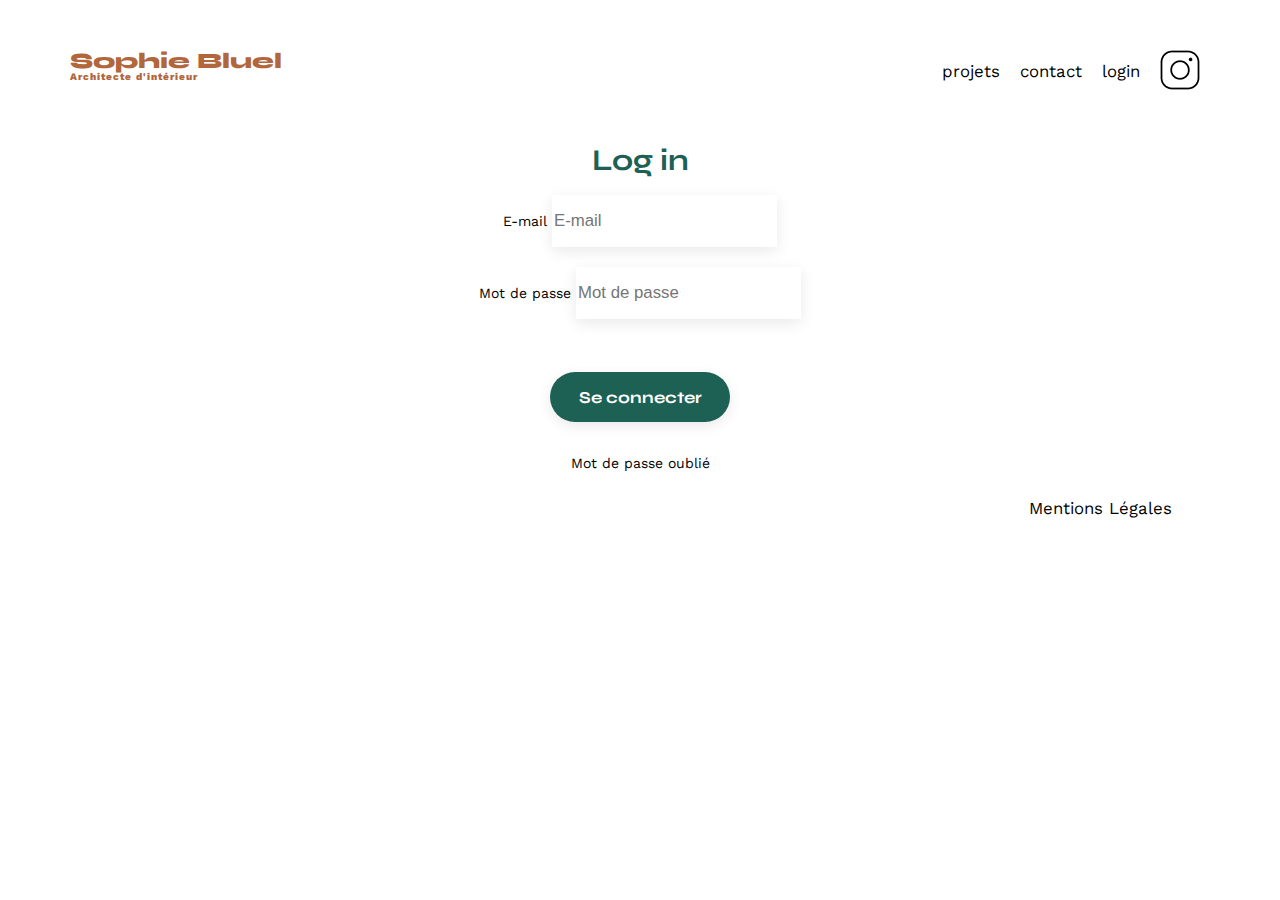
==== FrontEnd/login.html @ 13e8ed58 "COmmit-end-day30012023" ====
<!DOCTYPE html>
<html lang="fr">

<head>
    <meta charset="UTF-8">
    <title>Sophie Bluel - Architecte d'intérieur</title>
    <meta name="viewport" content="width=device-width, initial-scale=1.0">
    <link rel="preconnect" href="https://fonts.googleapis.com">
    <link rel="preconnect" href="https://fonts.gstatic.com" crossorigin>
    <link href="https://fonts.googleapis.com/css2?family=Syne:wght@700;800&family=Work+Sans&display=swap"
        rel="stylesheet">
    <meta name="description" content="">
    <link rel="stylesheet" href="./assets/style.css">
    <script type="module" src="./js/main.js"></script>
</head>

<body>
    <header>
        <h1>Sophie Bluel <span>Architecte d'intérieur</span></h1>
        <nav>
            <ul>
                <li>
                    <a href="#projets">projets</a>
                </li>
                <li>
                    <a href="#contact">contact</a>
                </li>
                <li>
                    <a href="#login">login</a>
                </li>
                <li>
                    <a href="http://instagram.com" target="_blank">
                        <img src="./assets/icons/instagram.png" alt="Instagram">
                    </a>
                </li>
            </ul>
        </nav>
    </header>
    <main>
        <section id="pass">
            <h2>Log in</h2>
            <form>
                <div>
                    <div class="log">
                        <label for="email">E-mail</label>
                        <input type="email" name="email" id="email" maxlength="255" placeholder="E-mail">
                    </div>
                    <div class="log">
                        <label for="password">Mot de passe</label>
                        <input type="password" name="password" id="password" maxlength="60" placeholder="Mot de passe">
                    </div>
                    <input type="submit" value="Se connecter">
                    <div>
                        <a class="forgot-password" href="#">Mot de passe oublié</a>
                    </div>
            </form>
        </section>
    </main>

    <footer>
        <nav>
            <ul>
                <li>Mentions Légales</li>
            </ul>
        </nav>
    </footer>
</body>

</html>
---- FrontEnd/assets/style.css ----
/* http://meyerweb.com/eric/tools/css/reset/
   v2.0 | 20110126
   License: none (public domain)
*/

html,
body,
div,
span,
applet,
object,
iframe,
h1,
h2,
h3,
h4,
h5,
h6,
p,
blockquote,
pre,
a,
abbr,
acronym,
address,
big,
cite,
code,
del,
dfn,
em,
img,
ins,
kbd,
q,
s,
samp,
small,
strike,
strong,
sub,
sup,
tt,
var,
b,
u,
i,
center,
dl,
dt,
dd,
ol,
ul,
li,
fieldset,
form,
label,
legend,
table,
caption,
tbody,
tfoot,
thead,
tr,
th,
td,
article,
aside,
canvas,
details,
embed,
figure,
figcaption,
footer,
header,
hgroup,
menu,
nav,
output,
ruby,
section,
summary,
time,
mark,
audio,
video {
	margin: 0;
	padding: 0;
	border: 0;
	font-size: 100%;
	font: inherit;
	vertical-align: baseline;
}

a {
	text-decoration: none;
	color: #000000;
}

/* HTML5 display-role reset for older browsers */
article,
aside,
details,
figcaption,
figure,
footer,
header,
hgroup,
menu,
nav,
section {
	display: block;
}

body {
	line-height: 1;
}

ol,
ul {
	list-style: none;
}

blockquote,
q {
	quotes: none;
}

blockquote:before,
blockquote:after,
q:before,
q:after {
	content: '';
	content: none;
}

table {
	border-collapse: collapse;
	border-spacing: 0;
}

/** end reset css**/
body {
	max-width: 1140px;
	margin: auto;
	font-family: 'Work Sans';
	font-size: 14px;
}

header {
	display: flex;
	justify-content: space-between;
	margin: 50px 0
}

section {
	margin: 50px 0
}

h1 {
	display: flex;
	flex-direction: column;
	font-family: 'Syne';
	font-size: 22px;
	font-weight: 800;
	color: #B1663C
}

h1>span {
	font-family: 'Work Sans';
	font-size: 10px;
	letter-spacing: 0.1em;
	;
}

h2 {
	font-family: 'Syne';
	font-weight: 700;
	font-size: 30px;
	color: #1D6154
}

nav ul {
	display: flex;
	align-items: center;
	list-style-type: none;

}

nav li {
	padding: 0 10px;
	font-size: 1.2em;
}

li:hover {
	color: #B1663C;
	font-weight: 700;
}

a {
	text-decoration: none;
	color: #000000;
}

#introduction {
	display: flex;
	align-items: center;
}

#introduction figure {
	flex: 1
}

#introduction img {
	display: block;
	margin: auto;
	width: 80%;
}

#introduction article {
	flex: 1
}

#introduction h2 {
	margin-bottom: 1em;
}

#introduction p {
	margin-bottom: 0.5em;
}

#portfolio h2 {
	text-align: center;
	margin-bottom: 1em;
}

.gallery {
	width: 100%;
	display: grid;
	grid-template-columns: 1fr 1fr 1fr;
	grid-column-gap: 20px;
	grid-row-gap: 20px;
}

.gallery img {
	width: 100%;

}

#contact,
#pass {
	width: 50%;
	margin: auto;
	border: white solid 2px;
}

#contact>*,
#pass>* {
	text-align: center;
}

#contact h2,
#pass h2 {
	margin-bottom: 20px;
}

#contact form {
	text-align: left;
	margin-top: 30px;
	display: flex;
	flex-direction: column;
}

pass form {
	text-align: left;
	margin-top: 30px;
	display: flex;
	flex-direction: column;
}

#contact input,
#pass input {
	height: 50px;
	font-size: 1.2em;
	border: none;
	box-shadow: 0px 4px 14px rgba(0, 0, 0, 0.09);
}

#contact label,
#pass label {
	margin: 2em 0 1em 0;
}

#contact textarea {
	border: none;
	box-shadow: 0px 4px 14px rgba(0, 0, 0, 0.09);
}

input[type="submit"] {
	font-family: 'Syne';
	font-weight: 700;
	color: white;
	background-color: #1D6154;
	margin: 2em auto;
	width: 180px;
	text-align: center;
	border-radius: 60px;
}

footer nav ul {
	display: flex;
	justify-content: flex-end;
	margin: 2em
}



.log {
	margin: 20px;
	display: flexbox;
	align-items: center;
	justify-content: space-around;

}
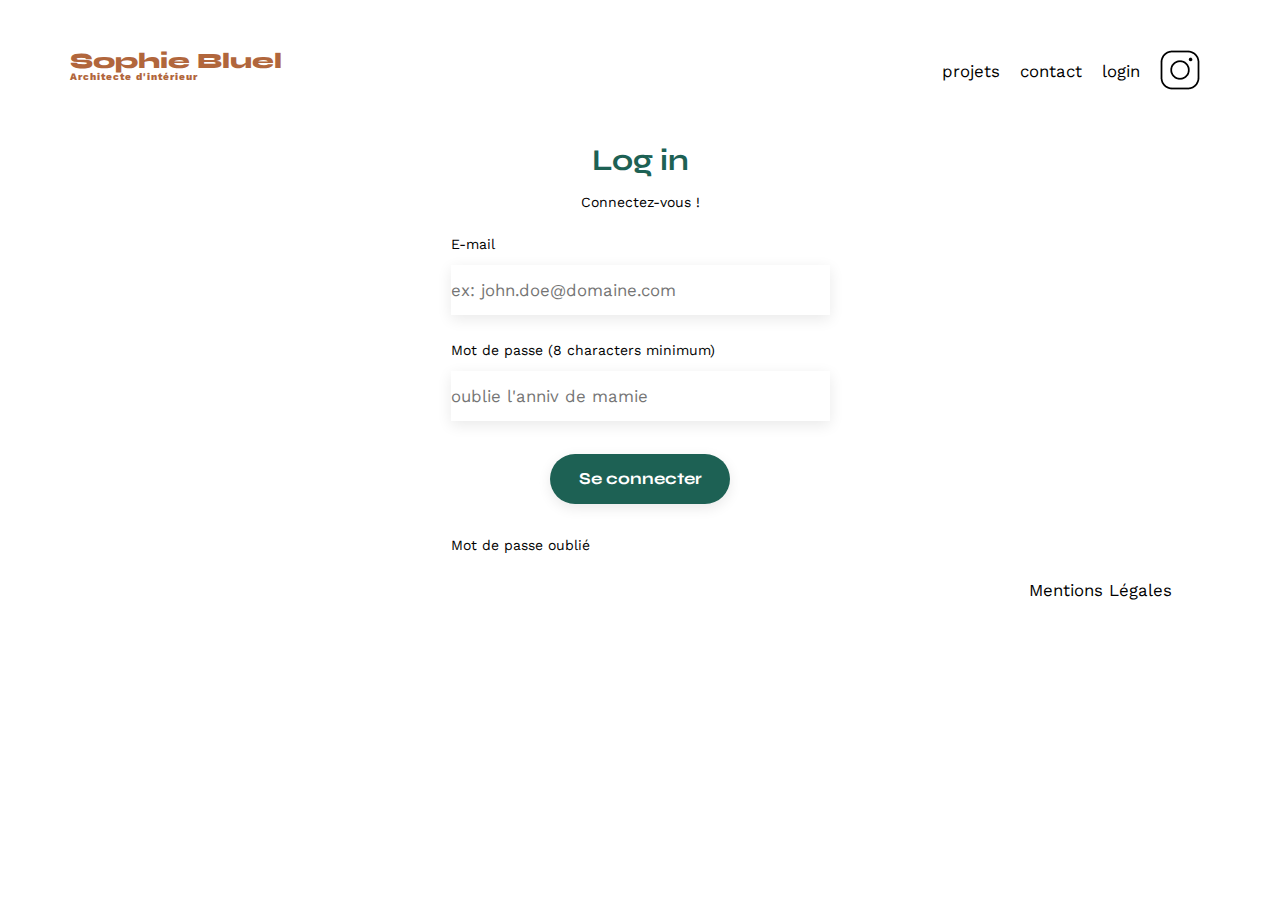
==== commit 099f5e69: "Page-login-av-JS" ====
--- a/FrontEnd/login.html
+++ b/FrontEnd/login.html
@@ -12,21 +12,22 @@
     <meta name="description" content="">
     <link rel="stylesheet" href="./assets/style.css">
     <script type="module" src="./js/main.js"></script>
+    <script type="module" src="./js/login.js"></script>
 </head>
 
 <body>
     <header>
-        <h1>Sophie Bluel <span>Architecte d'intérieur</span></h1>
+        <h1>Sophie Bluel<span>Architecte d'intérieur</span></h1>
         <nav>
             <ul>
                 <li>
                     <a href="#projets">projets</a>
                 </li>
                 <li>
-                    <a href="#contact">contact</a>
+                    <a href="index.html">contact</a>
                 </li>
                 <li>
-                    <a href="#login">login</a>
+                    <a href="login.html">login</a>
                 </li>
                 <li>
                     <a href="http://instagram.com" target="_blank">
@@ -39,20 +40,17 @@
     <main>
         <section id="pass">
             <h2>Log in</h2>
-            <form>
-                <div>
-                    <div class="log">
-                        <label for="email">E-mail</label>
-                        <input type="email" name="email" id="email" maxlength="255" placeholder="E-mail">
-                    </div>
-                    <div class="log">
-                        <label for="password">Mot de passe</label>
-                        <input type="password" name="password" id="password" maxlength="60" placeholder="Mot de passe">
-                    </div>
-                    <input type="submit" value="Se connecter">
-                    <div>
-                        <a class="forgot-password" href="#">Mot de passe oublié</a>
-                    </div>
+            <p>Connectez-vous !</p>
+            <form action="#" method="post">
+                <label for="mail">E-mail</label>
+                <input id="email" type="email" required name="email" id="email" maxlength="255"
+                    placeholder="ex: john.doe@domaine.com">
+                <label for="password">Mot de passe (8 characters minimum)</label>
+                <input id="password" type="password" required name="password" id="password" minlength="8" maxlength="60"
+                    autocomplete="current-password" placeholder="oublie l'anniv de mamie">
+                <input id="connect" type="submit" value="Se connecter">
+
+                <a class="forgotpassword" href="#">Mot de passe oublié</a>
             </form>
         </section>
     </main>
--- a/FrontEnd/assets/style.css
+++ b/FrontEnd/assets/style.css
@@ -2,99 +2,14 @@
    v2.0 | 20110126
    License: none (public domain)
 */
-
-html,
-body,
-div,
-span,
-applet,
-object,
-iframe,
-h1,
-h2,
-h3,
-h4,
-h5,
-h6,
-p,
-blockquote,
-pre,
-a,
-abbr,
-acronym,
-address,
-big,
-cite,
-code,
-del,
-dfn,
-em,
-img,
-ins,
-kbd,
-q,
-s,
-samp,
-small,
-strike,
-strong,
-sub,
-sup,
-tt,
-var,
-b,
-u,
-i,
-center,
-dl,
-dt,
-dd,
-ol,
-ul,
-li,
-fieldset,
-form,
-label,
-legend,
-table,
-caption,
-tbody,
-tfoot,
-thead,
-tr,
-th,
-td,
-article,
-aside,
-canvas,
-details,
-embed,
-figure,
-figcaption,
-footer,
-header,
-hgroup,
-menu,
-nav,
-output,
-ruby,
-section,
-summary,
-time,
-mark,
-audio,
-video {
+/* générale*/
+* {
 	margin: 0;
 	padding: 0;
 	border: 0;
 	font-size: 100%;
 	font: inherit;
 	vertical-align: baseline;
-}
-
-a {
-	text-decoration: none;
-	color: #000000;
 }
 
 /* HTML5 display-role reset for older browsers */
@@ -140,6 +55,7 @@
 }
 
 /** end reset css**/
+
 body {
 	max-width: 1140px;
 	margin: auto;
@@ -180,6 +96,12 @@
 	color: #1D6154
 }
 
+a {
+	text-decoration: none;
+	color: #000000;
+}
+
+/* barre navigation */
 nav ul {
 	display: flex;
 	align-items: center;
@@ -197,14 +119,12 @@
 	font-weight: 700;
 }
 
-a {
-	text-decoration: none;
-	color: #000000;
-}
-
+/* Presentation */
 #introduction {
 	display: flex;
 	align-items: center;
+	margin-top: 200px;
+	margin-bottom: 200px;
 }
 
 #introduction figure {
@@ -229,6 +149,7 @@
 	margin-bottom: 0.5em;
 }
 
+/* Portfolio*/
 #portfolio h2 {
 	text-align: center;
 	margin-bottom: 1em;
@@ -247,6 +168,7 @@
 
 }
 
+/* formulaires */
 #contact,
 #pass {
 	width: 50%;
@@ -264,14 +186,8 @@
 	margin-bottom: 20px;
 }
 
-#contact form {
-	text-align: left;
-	margin-top: 30px;
-	display: flex;
-	flex-direction: column;
-}
-
-pass form {
+#contact form,
+#pass form {
 	text-align: left;
 	margin-top: 30px;
 	display: flex;
@@ -286,6 +202,11 @@
 	box-shadow: 0px 4px 14px rgba(0, 0, 0, 0.09);
 }
 
+#pass form {
+	margin: auto;
+	width: 379px;
+}
+
 #contact label,
 #pass label {
 	margin: 2em 0 1em 0;
@@ -305,20 +226,45 @@
 	width: 180px;
 	text-align: center;
 	border-radius: 60px;
-}
-
+	height: 50px;
+}
+
+input[type="submit"]:hover {
+	color: white;
+	background-color: #0E2F28;
+}
+
+/* Filtres */
+.filtres {
+	text-align: center;
+}
+
+input[type="button"] {
+	font-family: 'Syne';
+	font-weight: 700;
+	color: #1D6154;
+	background-color: #ffffff;
+	margin: 2em auto;
+	width: 180px;
+	height: 50px;
+	text-align: center;
+	border-radius: 60px;
+	border: #1D6154 solid 2px;
+}
+
+input[type="button"]:hover {
+	background-color: #1D6154;
+	color: white;
+}
+
+input[type="button"]:focus {
+	color: #fff;
+	background-color: #1D6154;
+}
+
+/* footer */
 footer nav ul {
 	display: flex;
 	justify-content: flex-end;
 	margin: 2em
-}
-
-
-
-.log {
-	margin: 20px;
-	display: flexbox;
-	align-items: center;
-	justify-content: space-around;
-
 }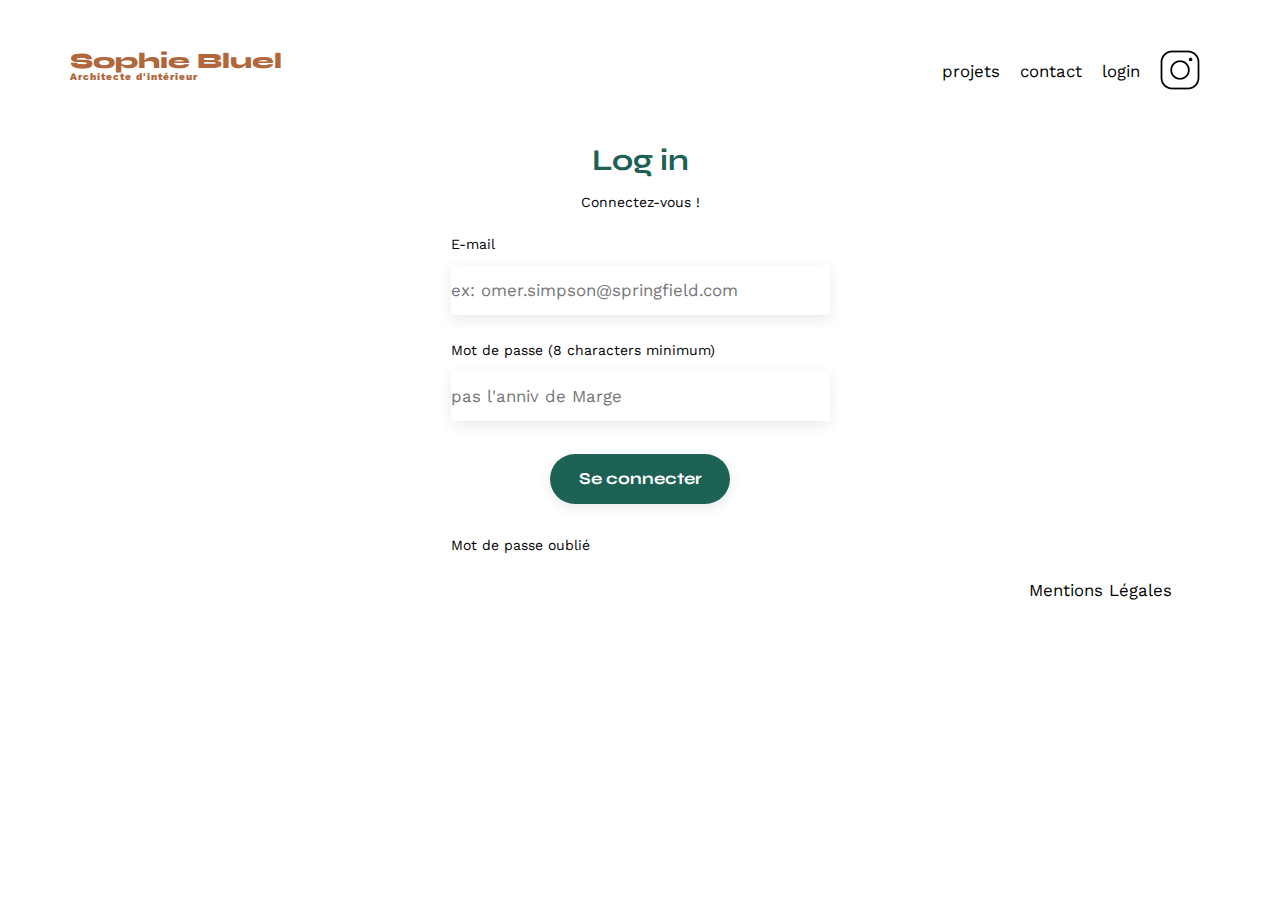
==== commit c3a20239: "Synchro-page-login-av-token" ====
--- a/FrontEnd/login.html
+++ b/FrontEnd/login.html
@@ -1,67 +1,81 @@
 <!DOCTYPE html>
 <html lang="fr">
-
-<head>
-    <meta charset="UTF-8">
+  <head>
+    <meta charset="UTF-8" />
     <title>Sophie Bluel - Architecte d'intérieur</title>
-    <meta name="viewport" content="width=device-width, initial-scale=1.0">
-    <link rel="preconnect" href="https://fonts.googleapis.com">
-    <link rel="preconnect" href="https://fonts.gstatic.com" crossorigin>
-    <link href="https://fonts.googleapis.com/css2?family=Syne:wght@700;800&family=Work+Sans&display=swap"
-        rel="stylesheet">
-    <meta name="description" content="">
-    <link rel="stylesheet" href="./assets/style.css">
+    <meta name="viewport" content="width=device-width, initial-scale=1.0" />
+    <link rel="preconnect" href="https://fonts.googleapis.com" />
+    <link rel="preconnect" href="https://fonts.gstatic.com" crossorigin />
+    <link
+      href="https://fonts.googleapis.com/css2?family=Syne:wght@700;800&family=Work+Sans&display=swap"
+      rel="stylesheet"
+    />
+    <meta name="description" content="" />
+    <link rel="stylesheet" href="./assets/style.css" />
     <script type="module" src="./js/main.js"></script>
     <script type="module" src="./js/login.js"></script>
-</head>
+  </head>
 
-<body>
+  <body>
     <header>
-        <h1>Sophie Bluel<span>Architecte d'intérieur</span></h1>
-        <nav>
-            <ul>
-                <li>
-                    <a href="#projets">projets</a>
-                </li>
-                <li>
-                    <a href="index.html">contact</a>
-                </li>
-                <li>
-                    <a href="login.html">login</a>
-                </li>
-                <li>
-                    <a href="http://instagram.com" target="_blank">
-                        <img src="./assets/icons/instagram.png" alt="Instagram">
-                    </a>
-                </li>
-            </ul>
-        </nav>
+      <h1>Sophie Bluel<span>Architecte d'intérieur</span></h1>
+      <nav>
+        <ul>
+          <li>
+            <a href="#projets">projets</a>
+          </li>
+          <li>
+            <a href="index.html">contact</a>
+          </li>
+          <li>
+            <a href="login.html">login</a>
+          </li>
+          <li>
+            <a href="http://instagram.com" target="_blank">
+              <img src="./assets/icons/instagram.png" alt="Instagram" />
+            </a>
+          </li>
+        </ul>
+      </nav>
     </header>
     <main>
-        <section id="pass">
-            <h2>Log in</h2>
-            <p>Connectez-vous !</p>
-            <form action="#" method="post">
-                <label for="mail">E-mail</label>
-                <input id="email" type="email" required name="email" id="email" maxlength="255"
-                    placeholder="ex: john.doe@domaine.com">
-                <label for="password">Mot de passe (8 characters minimum)</label>
-                <input id="password" type="password" required name="password" id="password" minlength="8" maxlength="60"
-                    autocomplete="current-password" placeholder="oublie l'anniv de mamie">
-                <input id="connect" type="submit" value="Se connecter">
+      <section id="pass">
+        <h2>Log in</h2>
+        <p>Connectez-vous !</p>
+        <form id="loginForm" action="#" method="post">
+          <label for="mail">E-mail</label>
+          <input
+            id="email"
+            type="email"
+            name="email"
+            id="email"
+            maxlength="128"
+            placeholder="ex: omer.simpson@springfield.com"
+          />
+          <label for="password">Mot de passe (8 characters minimum)</label>
+          <input
+            id="password"
+            type="password"
+            name="password"
+            id="password"
+            minlength="5"
+            maxlength="64"
+            autocomplete="current-password"
+            placeholder="pas l'anniv de Marge"
+          />
+          <input id="connect" type="submit" value="Se connecter" />
 
-                <a class="forgotpassword" href="#">Mot de passe oublié</a>
-            </form>
-        </section>
+          <a class="forgotpassword" href="#">Mot de passe oublié</a>
+        </form>
+      </section>
     </main>
 
     <footer>
-        <nav>
-            <ul>
-                <li>Mentions Légales</li>
-            </ul>
-        </nav>
+      <nav>
+        <ul>
+          <li>Mentions Légales</li>
+        </ul>
+      </nav>
     </footer>
-</body>
-
-</html>+  </body>
+</html>
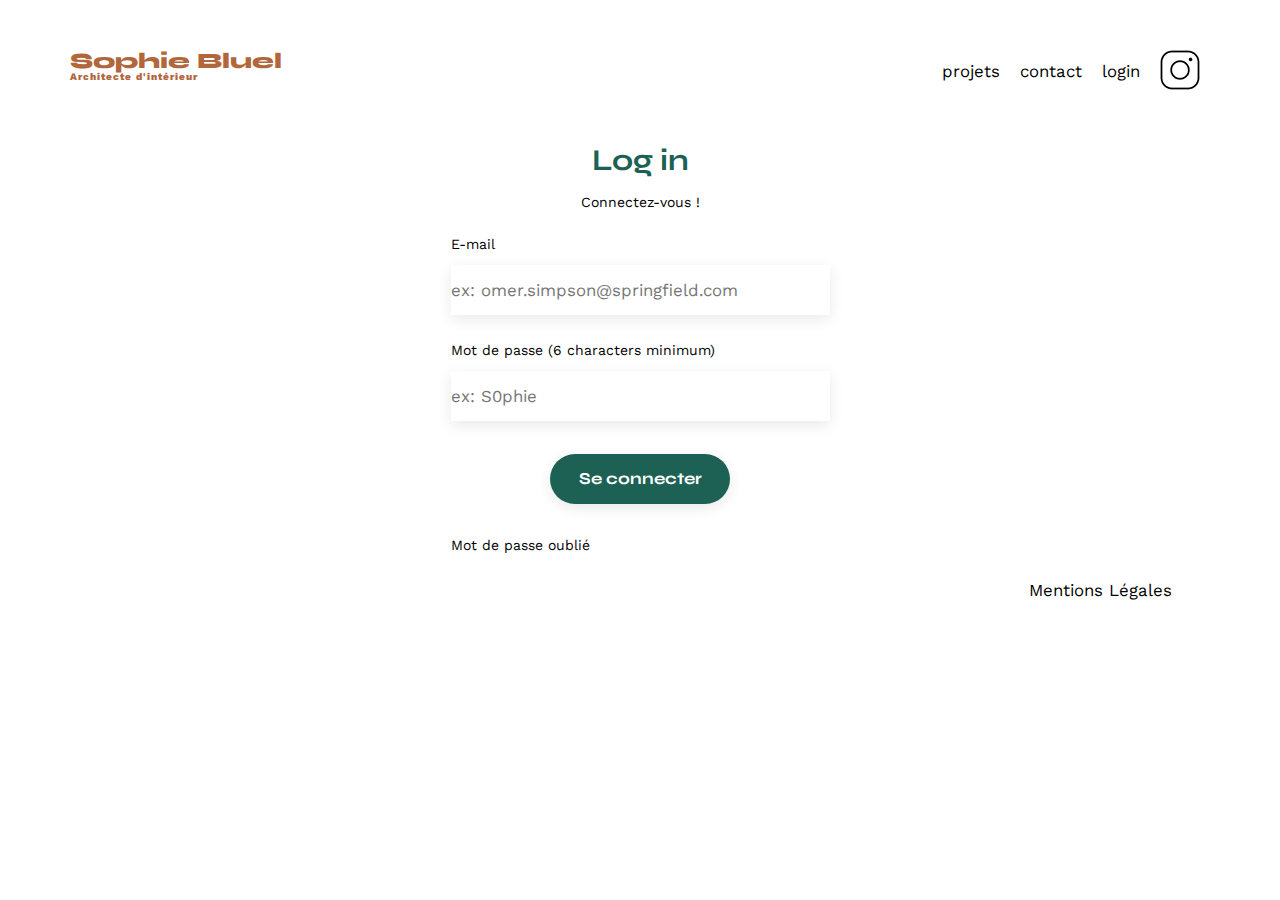
==== commit e7f6ceca: "Fenetre-modale-first" ====
--- a/FrontEnd/login.html
+++ b/FrontEnd/login.html
@@ -44,6 +44,7 @@
         <p>Connectez-vous !</p>
         <form id="loginForm" action="#" method="post">
           <label for="mail">E-mail</label>
+          <!-- pensez à ajouter Required aux input-->
           <input
             id="email"
             type="email"
@@ -52,16 +53,16 @@
             maxlength="128"
             placeholder="ex: omer.simpson@springfield.com"
           />
-          <label for="password">Mot de passe (8 characters minimum)</label>
+          <label for="password">Mot de passe (6 characters minimum)</label>
           <input
             id="password"
             type="password"
             name="password"
             id="password"
-            minlength="5"
+            minlength="6"
             maxlength="64"
             autocomplete="current-password"
-            placeholder="pas l'anniv de Marge"
+            placeholder="ex: S0phie"
           />
           <input id="connect" type="submit" value="Se connecter" />
 
--- a/FrontEnd/assets/style.css
+++ b/FrontEnd/assets/style.css
@@ -123,22 +123,26 @@
 #introduction {
 	display: flex;
 	align-items: center;
-	margin-top: 200px;
+	margin-top: 140px;
 	margin-bottom: 200px;
+	
 }
 
 #introduction figure {
-	flex: 1
+	flex: 1;
+	color: #000000;
 }
 
 #introduction img {
 	display: block;
 	margin: auto;
-	width: 80%;
+	width: 100%;
 }
 
 #introduction article {
-	flex: 1
+	flex: 1;
+	margin-left: 70px;
+	width: 100%;
 }
 
 #introduction h2 {
@@ -147,6 +151,11 @@
 
 #introduction p {
 	margin-bottom: 0.5em;
+}
+
+#modifierProjets, #modifierSophie {
+	font-weight: 400;
+	padding: 20px;
 }
 
 /* Portfolio*/
@@ -235,7 +244,7 @@
 }
 
 /* Filtres */
-.filtres {
+#filtres {
 	text-align: center;
 }
 
@@ -262,9 +271,192 @@
 	background-color: #1D6154;
 }
 
+#maskBarre {
+	background-color: #000000;
+	font-family: 'Work Sans';
+	font-style: normal;
+	font-weight: 400;
+	font-size: 16px;
+	line-height: 19px;
+	color: #000000;
+	text-align: center ;
+	display: flex;
+	align-items: center;
+	justify-content:center;
+}
+#maskBarre p, #maskBarre i{
+	color: #fff;
+	margin-left:10px;
+}
+
+#btnChange {
+	font-family: 'Work Sans';
+	font-weight: 500;
+	font-size: 14px;
+	line-height: 16px;
+	color: #000000;
+	background: #fff;
+	border: black solid 2px;
+	width: 215px;
+	height: 40px;
+	margin: 10px;
+}
+
 /* footer */
 footer nav ul {
 	display: flex;
 	justify-content: flex-end;
 	margin: 2em
-}+}
+
+/* CSS modale */
+/* général */
+* {
+	box-sizing: border-box;
+}
+
+/* gallerie modale*/
+.galleryModal {
+	width: 100%;
+	display: grid;
+	grid-template-columns: 1fr 1fr 1fr 1fr 1fr;
+	grid-column-gap: 10px;
+	grid-row-gap: 10px;
+	/*margin-top:  50px;
+	margin-bottom: 50px;*/
+	padding: 50px;
+}
+
+.galleryModal h1 {
+	font-family: 'Work Sans';
+}
+
+.galleryModal img {
+	width: 100%;
+
+}
+
+/* Line de séparation */
+.line {
+	width: auto;
+	height: 0px;
+	left: 510px;
+	top: 1229px;
+	border: 1px solid #B3B3B3;
+	margin: 50px;
+}
+
+/* bouton ajout photo*/
+.ajoutPhoto {
+	font-family: 'Syne';
+	font-weight: 700;
+	color: white;
+	background-color: #1D6154;
+	margin: 2em auto;
+	width: 180px;
+	text-align: center;
+	border-radius: 60px;
+	height: 50px;
+}
+
+.ajoutPhoto:hover {
+	background-color: #1D6154;
+	color: white;
+}
+
+/* suppression gallerie*/
+.supp {
+	color: red;
+	margin: 50px;
+	margin: 50px;
+}
+
+/* modale elle meme*/
+.modal {
+	position: fixed;
+	display: flex;
+	align-items:center ;
+	justify-content: center;
+	top: 0;
+	left: 0;
+	width: 100%;
+	height: 100%;
+	background: rgba(0, 0, 0, 0.3);
+	animation: fadeIn .3s both;
+}
+
+.modal-wrapper {
+	overflow: auto;
+	width: 630px;
+	/*height: auto;*/
+	max-width: calc(100vw - 20px);
+	max-height: calc(100vh - 20px);
+	padding: 20px;
+	background-color: #fff;
+	text-align: center;
+	border-radius: 10px;
+	animation: slideToBottom .3s both;
+}
+
+.modal-wrapper h1 {
+	font: work sans;
+	font-size: 26px;
+	font-weight: 400;
+	color: #000000;
+	margin-top: 60px;
+}
+
+.cross {
+	display: flex;
+	justify-content: flex-end;
+}
+
+/*.modal[aria-hidden="true"] {
+	animation-name: fadeout;
+}
+
+.modal[aria-hidden="true"],
+.modal-wrapper {
+	animation-name: slideToBottom;
+}
+
+/* animation CSS*/
+/*@keyframes fadeIn {
+	from {
+		opacity: 0;
+	}
+
+	to {
+		opacity: 1;
+	}
+}
+
+@keyframes slideFromTop {
+	from {
+		transform: translateY(-50px);
+	}
+
+	to {
+		transform: translateY(0px);
+	}
+}
+
+@keyframes fadeout {
+	from {
+		opacity: 1;
+	}
+
+	to {
+		opacity: 0;
+	}
+}
+
+@keyframes slideToBottom {
+	from {
+		transform: translateY(0px);
+	}
+
+	to {
+		transform: translateY(50px);
+	}
+}*/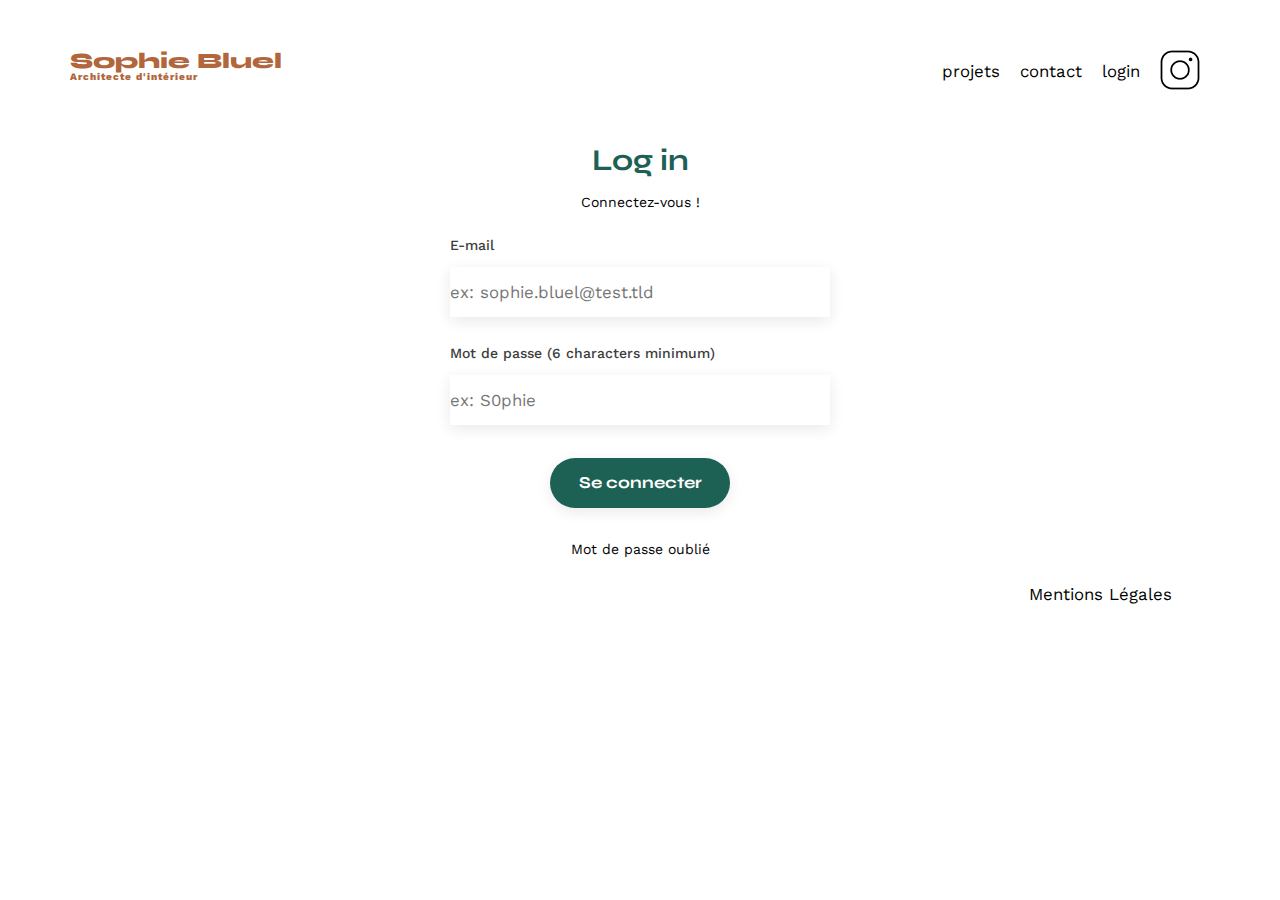
==== commit 1c5a9bd8: "MAJ-modals" ====
--- a/FrontEnd/login.html
+++ b/FrontEnd/login.html
@@ -22,16 +22,17 @@
       <nav>
         <ul>
           <li>
-            <a href="#projets">projets</a>
+            <a href="./index.html#portfolio">projets</a>
           </li>
           <li>
-            <a href="index.html">contact</a>
+            <a href="index.html#contact">contact</a>
           </li>
           <li>
             <a href="login.html">login</a>
           </li>
           <li>
-            <a href="http://instagram.com" target="_blank">
+            <a href="http://instagram.com" target="_blank"
+              ><!--ajouter le lien direct au compte de Sophie-->
               <img src="./assets/icons/instagram.png" alt="Instagram" />
             </a>
           </li>
@@ -42,7 +43,12 @@
       <section id="pass">
         <h2>Log in</h2>
         <p>Connectez-vous !</p>
-        <form id="loginForm" action="#" method="post">
+        <form
+          id="loginForm"
+          name="loginForm"
+          action="./index.html"
+          method="post"
+        >
           <label for="mail">E-mail</label>
           <!-- pensez à ajouter Required aux input-->
           <input
@@ -50,8 +56,9 @@
             type="email"
             name="email"
             id="email"
+            required
             maxlength="128"
-            placeholder="ex: omer.simpson@springfield.com"
+            placeholder="ex: sophie.bluel@test.tld"
           />
           <label for="password">Mot de passe (6 characters minimum)</label>
           <input
@@ -64,9 +71,15 @@
             autocomplete="current-password"
             placeholder="ex: S0phie"
           />
-          <input id="connect" type="submit" value="Se connecter" />
+          <input
+            id="connect"
+            type="submit"
+            value="Se connecter"
+          /><!--faire apparaitre la bande noire si la connexion est valide-->
+          <!--ajouter un message d'erreur sin connexion non valide-->
 
-          <a class="forgotpassword" href="#">Mot de passe oublié</a>
+          <a class="forgotpassword" href="#">Mot de passe oublié</a
+          ><!--a centrer dans le formulaire--><!--prevoir une procédure de récupération de password-->
         </form>
       </section>
     </main>
@@ -74,7 +87,7 @@
     <footer>
       <nav>
         <ul>
-          <li>Mentions Légales</li>
+          <a href="#"><li>Mentions Légales</li></a>
         </ul>
       </nav>
     </footer>
--- a/FrontEnd/assets/style.css
+++ b/FrontEnd/assets/style.css
@@ -4,12 +4,12 @@
 */
 /* générale*/
 * {
-	margin: 0;
-	padding: 0;
-	border: 0;
-	font-size: 100%;
-	font: inherit;
-	vertical-align: baseline;
+  margin: 0;
+  padding: 0;
+  border: 0;
+  font-size: 100%;
+  font: inherit;
+  vertical-align: baseline;
 }
 
 /* HTML5 display-role reset for older browsers */
@@ -24,439 +24,526 @@
 menu,
 nav,
 section {
-	display: block;
+  display: block;
 }
 
 body {
-	line-height: 1;
+  line-height: 1;
 }
 
 ol,
 ul {
-	list-style: none;
+  list-style: none;
 }
 
 blockquote,
 q {
-	quotes: none;
+  quotes: none;
 }
 
 blockquote:before,
 blockquote:after,
 q:before,
 q:after {
-	content: '';
-	content: none;
+  content: "";
+  content: none;
 }
 
 table {
-	border-collapse: collapse;
-	border-spacing: 0;
-}
-
+  border-collapse: collapse;
+  border-spacing: 0;
+}
 /** end reset css**/
 
 body {
-	max-width: 1140px;
-	margin: auto;
-	font-family: 'Work Sans';
-	font-size: 14px;
+  max-width: 1140px;
+  margin: auto;
+  font-family: "Work Sans";
+  font-size: 14px;
 }
 
 header {
-	display: flex;
-	justify-content: space-between;
-	margin: 50px 0
+  display: flex;
+  justify-content: space-between;
+  margin: 50px 0;
 }
 
 section {
-	margin: 50px 0
+  margin: 50px 0;
 }
 
 h1 {
-	display: flex;
-	flex-direction: column;
-	font-family: 'Syne';
-	font-size: 22px;
-	font-weight: 800;
-	color: #B1663C
-}
-
-h1>span {
-	font-family: 'Work Sans';
-	font-size: 10px;
-	letter-spacing: 0.1em;
-	;
+  display: flex;
+  flex-direction: column;
+  font-family: "Syne";
+  font-size: 22px;
+  font-weight: 800;
+  color: #b1663c;
+}
+
+h1 > span {
+  font-family: "Work Sans";
+  font-size: 10px;
+  letter-spacing: 0.1em;
 }
 
 h2 {
-	font-family: 'Syne';
-	font-weight: 700;
-	font-size: 30px;
-	color: #1D6154
+  font-family: "Syne";
+  font-weight: 700;
+  font-size: 30px;
+  color: #1d6154;
 }
 
 a {
-	text-decoration: none;
-	color: #000000;
+  text-decoration: none;
+  color: #000000;
 }
 
 /* barre navigation */
 nav ul {
-	display: flex;
-	align-items: center;
-	list-style-type: none;
-
+  display: flex;
+  align-items: center;
+  list-style-type: none;
 }
 
 nav li {
-	padding: 0 10px;
-	font-size: 1.2em;
+  padding: 0 10px;
+  font-size: 1.2em;
 }
 
 li:hover {
-	color: #B1663C;
-	font-weight: 700;
+  color: #b1663c;
+  font-weight: 700;
 }
 
 /* Presentation */
 #introduction {
-	display: flex;
-	align-items: center;
-	margin-top: 140px;
-	margin-bottom: 200px;
-	
+  display: flex;
+  align-items: center;
+  margin-top: 140px;
+  margin-bottom: 200px;
 }
 
 #introduction figure {
-	flex: 1;
-	color: #000000;
+  flex: 1;
+  color: #000000;
 }
 
 #introduction img {
-	display: block;
-	margin: auto;
-	width: 100%;
+  display: block;
+  margin: auto;
+  width: 100%;
 }
 
 #introduction article {
-	flex: 1;
-	margin-left: 70px;
-	width: 100%;
+  flex: 1;
+  margin-left: 70px;
+  width: 100%;
 }
 
 #introduction h2 {
-	margin-bottom: 1em;
+  margin-bottom: 1em;
 }
 
 #introduction p {
-	margin-bottom: 0.5em;
-}
-
-#modifierProjets, #modifierSophie {
-	font-weight: 400;
-	padding: 20px;
+  margin-bottom: 0.5em;
+}
+
+#modifierProjets,
+#modifierSophie {
+  font-weight: 400;
+  padding: 20px;
 }
 
 /* Portfolio*/
 #portfolio h2 {
-	text-align: center;
-	margin-bottom: 1em;
+  text-align: center;
+  margin-bottom: 1em;
 }
 
 .gallery {
-	width: 100%;
-	display: grid;
-	grid-template-columns: 1fr 1fr 1fr;
-	grid-column-gap: 20px;
-	grid-row-gap: 20px;
+  width: 100%;
+  display: grid;
+  grid-template-columns: 1fr 1fr 1fr;
+  grid-column-gap: 20px;
+  grid-row-gap: 20px;
 }
 
 .gallery img {
-	width: 100%;
-
+  width: 100%;
 }
 
 /* formulaires */
 #contact,
-#pass {
-	width: 50%;
-	margin: auto;
-	border: white solid 2px;
-}
-
-#contact>*,
-#pass>* {
-	text-align: center;
+#pass,
+#ajout {
+  width: 50%;
+  margin: auto;
+  border: white solid 2px;
+}
+
+#contact > *,
+#pass > *,
+#ajout > * {
+  text-align: center;
 }
 
 #contact h2,
 #pass h2 {
-	margin-bottom: 20px;
+  margin-bottom: 20px;
 }
 
 #contact form,
+#pass form,
+#ajout form {
+  text-align: left;
+  margin-top: 30px;
+  display: flex;
+  flex-direction: column;
+}
+
+#contact input,
+#pass input,
+#ajout input {
+  height: 50px;
+  font-size: 1.2em;
+  border: none;
+  box-shadow: 0px 4px 14px rgba(0, 0, 0, 0.09);
+}
+
+#titrePhoto,
+#categoriePhoto {
+  width: 420px;
+}
+
 #pass form {
-	text-align: left;
-	margin-top: 30px;
-	display: flex;
-	flex-direction: column;
-}
-
-#contact input,
-#pass input {
-	height: 50px;
-	font-size: 1.2em;
-	border: none;
-	box-shadow: 0px 4px 14px rgba(0, 0, 0, 0.09);
-}
-
-#pass form {
-	margin: auto;
-	width: 379px;
+  margin: auto;
+  width: 380px;
+}
+.forgotpassword {
+  text-align: center;
+}
+.forgotpassword:hover {
+  font-size: 1.2em;
+}
+
+#ajout {
+  margin: auto;
+  width: 380px;
 }
 
 #contact label,
-#pass label {
-	margin: 2em 0 1em 0;
+#pass label,
+#ajout label {
+  font-family: "Work Sans";
+  font-style: normal;
+  font-weight: 500;
+  font-size: 14px;
+  line-height: 16px;
+  color: #3d3d3d;
+  margin: 2em 0 1em 0;
 }
 
 #contact textarea {
-	border: none;
-	box-shadow: 0px 4px 14px rgba(0, 0, 0, 0.09);
+  border: none;
+  box-shadow: 0px 4px 14px rgba(0, 0, 0, 0.09);
 }
 
 input[type="submit"] {
-	font-family: 'Syne';
-	font-weight: 700;
-	color: white;
-	background-color: #1D6154;
-	margin: 2em auto;
-	width: 180px;
-	text-align: center;
-	border-radius: 60px;
-	height: 50px;
+  font-family: "Syne";
+  font-weight: 700;
+  color: white;
+  background-color: #1d6154;
+  margin: 2em auto;
+  width: 180px;
+  text-align: center;
+  border-radius: 60px;
+  height: 50px;
 }
 
 input[type="submit"]:hover {
-	color: white;
-	background-color: #0E2F28;
+  color: white;
+  background-color: #0e2f28;
+}
+
+/* Modale ajout photo*/
+#cadreBleu {
+  width: 420px;
+  height: 169px;
+  text-align: center;
+  background: #e8f1f7;
+  border-radius: 3px;
+  display: grid;
+  justify-items: center;
+}
+
+.preview img {
+  height: 100%;
+}
+
+.iconPicture {
+  object-fit: cover;
+  margin-top: 20px;
+  margin: 1em 0 -1em 0;
+}
+
+#cadreBleu p {
+  font-size: 10px;
+  font-weight: 400;
+  margin-bottom: 20px;
+}
+
+#ajouterPhoto {
+  display: none;
+}
+
+#btnAjoutPhoto {
+  font-family: "Work Sans";
+  font-weight: 500;
+  font-size: 14px;
+  line-height: 16px;
+  text-align: center;
+  color: #306685;
+  background: #cbd6dc;
+  border-radius: 50px;
+  width: 173px;
+  height: 36px;
+  margin: 10px;
+  display: flex;
+  align-items: center;
+  justify-content: center;
+}
+
+#validerAjoutPhoto {
+  font-family: "Work Sans";
+  font-weight: 500;
+  font-size: 14px;
+  line-height: 16px;
+  text-align: center;
+  color: #000000;
+  background: #a7a7a7;
+  border-radius: 60px;
+  border: black solid 2px;
+  width: 237px;
+  height: 36px;
+  margin: 10px;
 }
 
 /* Filtres */
 #filtres {
-	text-align: center;
+  text-align: center;
 }
 
 input[type="button"] {
-	font-family: 'Syne';
-	font-weight: 700;
-	color: #1D6154;
-	background-color: #ffffff;
-	margin: 2em auto;
-	width: 180px;
-	height: 50px;
-	text-align: center;
-	border-radius: 60px;
-	border: #1D6154 solid 2px;
+  font-family: "Syne";
+  font-weight: 700;
+  color: #1d6154;
+  background-color: #ffffff;
+  margin: 2em auto;
+  width: 180px;
+  height: 50px;
+  text-align: center;
+  border-radius: 60px;
+  border: #1d6154 solid 2px;
 }
 
 input[type="button"]:hover {
-	background-color: #1D6154;
-	color: white;
+  background-color: #1d6154;
+  color: white;
 }
 
 input[type="button"]:focus {
-	color: #fff;
-	background-color: #1D6154;
-}
-
+  color: #fff;
+  background-color: #1d6154;
+}
+/* barre noir */
 #maskBarre {
-	background-color: #000000;
-	font-family: 'Work Sans';
-	font-style: normal;
-	font-weight: 400;
-	font-size: 16px;
-	line-height: 19px;
-	color: #000000;
-	text-align: center ;
-	display: flex;
-	align-items: center;
-	justify-content:center;
-}
-#maskBarre p, #maskBarre i{
-	color: #fff;
-	margin-left:10px;
+  background-color: #000000;
+  font-family: "Work Sans";
+  font-style: normal;
+  font-weight: 400;
+  font-size: 16px;
+  line-height: 19px;
+  color: #000000;
+  text-align: center;
+  display: flex;
+  align-items: center;
+  justify-content: center;
+}
+#maskBarre p,
+#maskBarre i {
+  color: #fff;
+  margin-left: 10px;
 }
 
 #btnChange {
-	font-family: 'Work Sans';
-	font-weight: 500;
-	font-size: 14px;
-	line-height: 16px;
-	color: #000000;
-	background: #fff;
-	border: black solid 2px;
-	width: 215px;
-	height: 40px;
-	margin: 10px;
+  font-family: "Work Sans";
+  font-weight: 500;
+  font-size: 14px;
+  line-height: 16px;
+  color: #000000;
+  background: #fff;
+  border: black solid 2px;
+  width: 215px;
+  height: 40px;
+  margin: 10px;
 }
 
 /* footer */
 footer nav ul {
-	display: flex;
-	justify-content: flex-end;
-	margin: 2em
+  display: flex;
+  justify-content: flex-end;
+  margin: 2em;
 }
 
 /* CSS modale */
 /* général */
 * {
-	box-sizing: border-box;
-}
-
+  box-sizing: border-box;
+}
+/* Modale 1 */
 /* gallerie modale*/
 .galleryModal {
-	width: 100%;
-	display: grid;
-	grid-template-columns: 1fr 1fr 1fr 1fr 1fr;
-	grid-column-gap: 10px;
-	grid-row-gap: 10px;
-	/*margin-top:  50px;
+  width: 100%;
+  display: grid;
+  grid-template-columns: 1fr 1fr 1fr 1fr 1fr;
+  grid-column-gap: 10px;
+  grid-row-gap: 10px;
+  /*margin-top:  50px;
 	margin-bottom: 50px;*/
-	padding: 50px;
+  padding: 50px;
 }
 
 .galleryModal h1 {
-	font-family: 'Work Sans';
+  font-family: "Work Sans";
 }
 
 .galleryModal img {
-	width: 100%;
-
+  width: 100%;
 }
 
 /* Line de séparation */
 .line {
-	width: auto;
-	height: 0px;
-	left: 510px;
-	top: 1229px;
-	border: 1px solid #B3B3B3;
-	margin: 50px;
+  width: 420px;
+  border: 1px solid #b3b3b3;
+  margin-top: 50px;
+  margin-bottom: 30px;
 }
 
 /* bouton ajout photo*/
 .ajoutPhoto {
-	font-family: 'Syne';
-	font-weight: 700;
-	color: white;
-	background-color: #1D6154;
-	margin: 2em auto;
-	width: 180px;
-	text-align: center;
-	border-radius: 60px;
-	height: 50px;
+  font-family: "Syne";
+  font-weight: 700;
+  color: white;
+  background-color: #1d6154;
+  margin: 2em auto;
+  width: 180px;
+  text-align: center;
+  border-radius: 60px;
+  height: 50px;
 }
 
 .ajoutPhoto:hover {
-	background-color: #1D6154;
-	color: white;
-}
-
-/* suppression gallerie*/
+  background-color: #1d6154;
+  color: white;
+}
+
+/* suppression galerie*/
 .supp {
-	color: red;
-	margin: 50px;
-	margin: 50px;
+  color: red;
+  margin: 50px;
+  margin: 50px;
 }
 
 /* modale elle meme*/
 .modal {
-	position: fixed;
-	display: flex;
-	align-items:center ;
-	justify-content: center;
-	top: 0;
-	left: 0;
-	width: 100%;
-	height: 100%;
-	background: rgba(0, 0, 0, 0.3);
-	animation: fadeIn .3s both;
+  position: fixed;
+  display: flex;
+  align-items: center;
+  justify-content: center;
+  top: 0;
+  left: 0;
+  width: 100%;
+  height: 100%;
+  background: rgba(0, 0, 0, 0.3);
+  animation: fadeIn 0.3s both;
 }
 
 .modal-wrapper {
-	overflow: auto;
-	width: 630px;
-	/*height: auto;*/
-	max-width: calc(100vw - 20px);
-	max-height: calc(100vh - 20px);
-	padding: 20px;
-	background-color: #fff;
-	text-align: center;
-	border-radius: 10px;
-	animation: slideToBottom .3s both;
+  overflow: auto;
+  width: 630px;
+  /*height: auto;*/
+  max-width: calc(100vw - 20px);
+  max-height: calc(100vh - 20px);
+  padding: 20px;
+  background-color: #fff;
+  text-align: center;
+  border-radius: 10px;
+  animation: slideToBottom 0.3s both;
 }
 
 .modal-wrapper h1 {
-	font: work sans;
-	font-size: 26px;
-	font-weight: 400;
-	color: #000000;
-	margin-top: 60px;
-}
-
-.cross {
-	display: flex;
-	justify-content: flex-end;
-}
-
-/*.modal[aria-hidden="true"] {
-	animation-name: fadeout;
+  font: work sans;
+  font-size: 26px;
+  font-weight: 400;
+  color: #000000;
+  margin-top: 60px;
+}
+
+.navModal {
+  display: flex;
+  justify-items: flex-start;
+  justify-content: space-between;
+}
+
+.modal[aria-hidden="true"] {
+  animation-name: fadeout;
 }
 
 .modal[aria-hidden="true"],
 .modal-wrapper {
-	animation-name: slideToBottom;
-}
+  animation-name: slideToBottom;
+}
+
+/* modale 2 */
 
 /* animation CSS*/
-/*@keyframes fadeIn {
-	from {
-		opacity: 0;
-	}
-
-	to {
-		opacity: 1;
-	}
+@keyframes fadeIn {
+  from {
+    opacity: 0;
+  }
+
+  to {
+    opacity: 1;
+  }
 }
 
 @keyframes slideFromTop {
-	from {
-		transform: translateY(-50px);
-	}
-
-	to {
-		transform: translateY(0px);
-	}
+  from {
+    transform: translateY(-50px);
+  }
+
+  to {
+    transform: translateY(0px);
+  }
 }
 
 @keyframes fadeout {
-	from {
-		opacity: 1;
-	}
-
-	to {
-		opacity: 0;
-	}
+  from {
+    opacity: 1;
+  }
+
+  to {
+    opacity: 0;
+  }
 }
 
 @keyframes slideToBottom {
-	from {
-		transform: translateY(0px);
-	}
-
-	to {
-		transform: translateY(50px);
-	}
-}*/+  from {
+    transform: translateY(0px);
+  }
+
+  to {
+    transform: translateY(50px);
+  }
+}
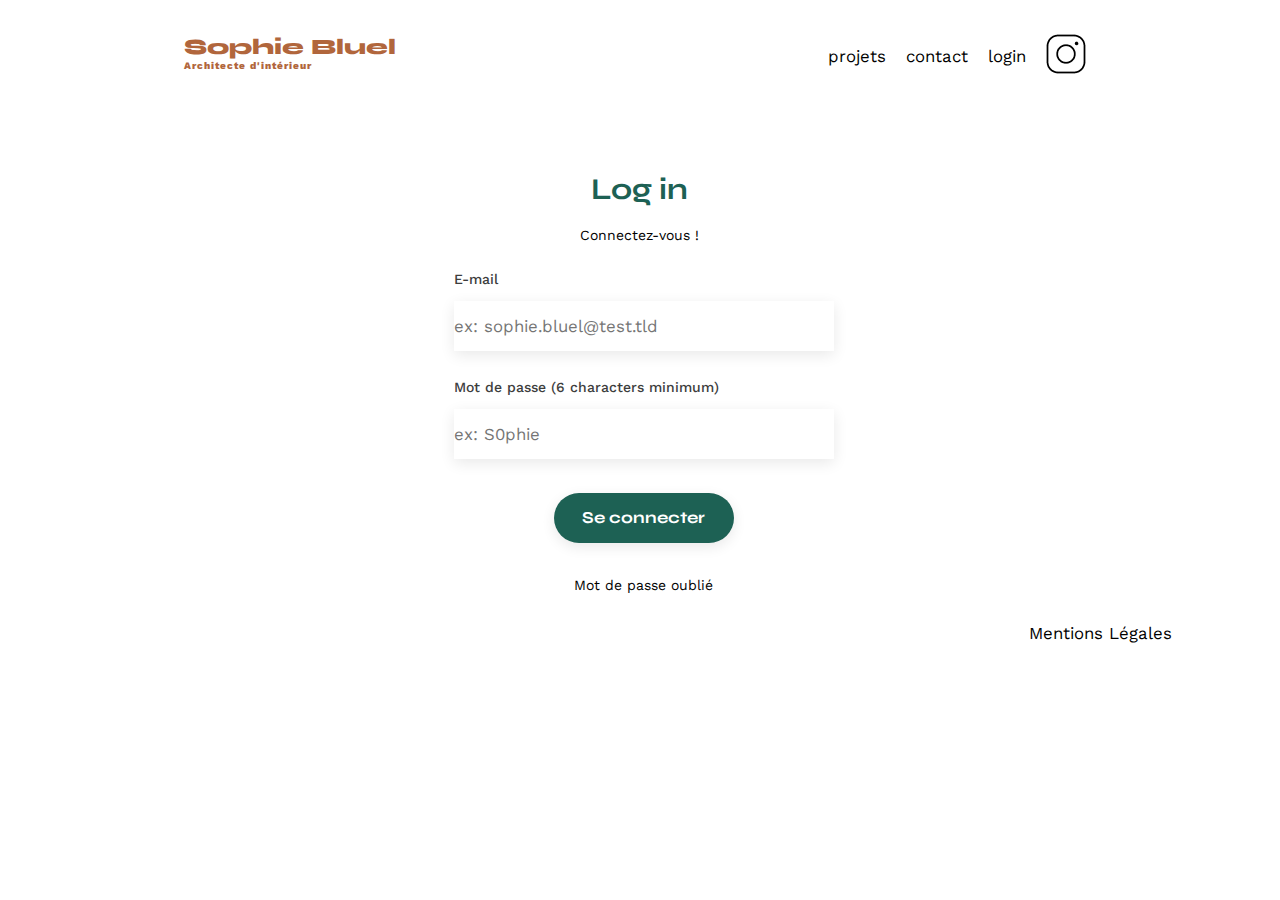
==== commit d010a653: "MAJ-Fonctionnel-Reste les bugs" ====
--- a/FrontEnd/login.html
+++ b/FrontEnd/login.html
@@ -1,95 +1,68 @@
 <!DOCTYPE html>
 <html lang="fr">
-  <head>
-    <meta charset="UTF-8" />
-    <title>Sophie Bluel - Architecte d'intérieur</title>
-    <meta name="viewport" content="width=device-width, initial-scale=1.0" />
-    <link rel="preconnect" href="https://fonts.googleapis.com" />
-    <link rel="preconnect" href="https://fonts.gstatic.com" crossorigin />
-    <link
-      href="https://fonts.googleapis.com/css2?family=Syne:wght@700;800&family=Work+Sans&display=swap"
-      rel="stylesheet"
-    />
-    <meta name="description" content="" />
-    <link rel="stylesheet" href="./assets/style.css" />
-    <script type="module" src="./js/main.js"></script>
-    <script type="module" src="./js/login.js"></script>
-  </head>
 
-  <body>
-    <header>
-      <h1>Sophie Bluel<span>Architecte d'intérieur</span></h1>
-      <nav>
-        <ul>
-          <li>
-            <a href="./index.html#portfolio">projets</a>
-          </li>
-          <li>
-            <a href="index.html#contact">contact</a>
-          </li>
-          <li>
-            <a href="login.html">login</a>
-          </li>
-          <li>
-            <a href="http://instagram.com" target="_blank"
-              ><!--ajouter le lien direct au compte de Sophie-->
-              <img src="./assets/icons/instagram.png" alt="Instagram" />
-            </a>
-          </li>
-        </ul>
-      </nav>
-    </header>
-    <main>
-      <section id="pass">
-        <h2>Log in</h2>
-        <p>Connectez-vous !</p>
-        <form
-          id="loginForm"
-          name="loginForm"
-          action="./index.html"
-          method="post"
-        >
-          <label for="mail">E-mail</label>
-          <!-- pensez à ajouter Required aux input-->
-          <input
-            id="email"
-            type="email"
-            name="email"
-            id="email"
-            required
-            maxlength="128"
-            placeholder="ex: sophie.bluel@test.tld"
-          />
-          <label for="password">Mot de passe (6 characters minimum)</label>
-          <input
-            id="password"
-            type="password"
-            name="password"
-            id="password"
-            minlength="6"
-            maxlength="64"
-            autocomplete="current-password"
-            placeholder="ex: S0phie"
-          />
-          <input
-            id="connect"
-            type="submit"
-            value="Se connecter"
-          /><!--faire apparaitre la bande noire si la connexion est valide-->
-          <!--ajouter un message d'erreur sin connexion non valide-->
+<head>
+  <meta charset="UTF-8" />
+  <title>Sophie Bluel - Architecte d'intérieur</title>
+  <meta name="viewport" content="width=device-width, initial-scale=1.0" />
+  <link rel="preconnect" href="https://fonts.googleapis.com" />
+  <link rel="preconnect" href="https://fonts.gstatic.com" crossorigin />
+  <link href="https://fonts.googleapis.com/css2?family=Syne:wght@700;800&family=Work+Sans&display=swap"
+    rel="stylesheet" />
+  <meta name="description" content="" />
+  <link rel="stylesheet" href="./assets/style.css" />
+  <script type="module" src="./js/login.js"></script>
+</head>
 
-          <a class="forgotpassword" href="#">Mot de passe oublié</a
-          ><!--a centrer dans le formulaire--><!--prevoir une procédure de récupération de password-->
-        </form>
-      </section>
-    </main>
+<body>
+  <header>
+    <h1>Sophie Bluel<span>Architecte d'intérieur</span></h1>
+    <nav>
+      <ul>
+        <li>
+          <a href="./index.html#portfolio">projets</a>
+        </li>
+        <li>
+          <a href="index.html#contact">contact</a>
+        </li>
+        <li>
+          <a href="login.html">login</a>
+        </li>
+        <li>
+          <a href="http://instagram.com" target="_blank"><!--Todo ajouter le lien direct au compte de Sophie-->
+            <img src="./assets/icons/instagram.png" alt="Instagram" />
+          </a>
+        </li>
+      </ul>
+    </nav>
+  </header>
+  <main>
+    <section id="pass">
+      <h2>Log in</h2>
+      <p>Connectez-vous !</p>
+      <form id="loginForm" name="loginForm" action="./index.html" method="post">
+        <label for="mail">E-mail</label>
+        <input id="email" type="email" name="email" id="email" required maxlength="128"
+          placeholder="ex: sophie.bluel@test.tld" />
+        <label for="password">Mot de passe (6 characters minimum)</label>
+        <input id="password" type="password" name="password" id="password" minlength="6" maxlength="64"
+          autocomplete="current-password" placeholder="ex: S0phie" />
+        <input id="connect" type="submit" value="Se connecter" />
+        <a class="forgotpassword" href="#">Mot de passe oublié</a>
+        <!--Todo prevoir une procédure de récupération de password-->
+      </form>
+    </section>
+  </main>
 
-    <footer>
-      <nav>
-        <ul>
-          <a href="#"><li>Mentions Légales</li></a>
-        </ul>
-      </nav>
-    </footer>
-  </body>
-</html>
+  <footer>
+    <nav>
+      <ul>
+        <a href="#">
+          <li>Mentions Légales</li>
+        </a>
+      </ul>
+    </nav>
+  </footer>
+</body>
+
+</html>--- a/FrontEnd/assets/style.css
+++ b/FrontEnd/assets/style.css
@@ -13,7 +13,7 @@
 }
 
 /* HTML5 display-role reset for older browsers */
-article,
+/*article,
 aside,
 details,
 figcaption,
@@ -52,7 +52,7 @@
 table {
   border-collapse: collapse;
   border-spacing: 0;
-}
+}*/
 /** end reset css**/
 
 body {
@@ -65,11 +65,12 @@
 header {
   display: flex;
   justify-content: space-between;
-  margin: 50px 0;
-}
-
-section {
-  margin: 50px 0;
+  margin: 3% 10% 8% 10%;
+}
+
+main {
+  margin-left: 17%;
+  margin-right: 17%;
 }
 
 h1 {
@@ -81,7 +82,7 @@
   color: #b1663c;
 }
 
-h1 > span {
+h1>span {
   font-family: "Work Sans";
   font-size: 10px;
   letter-spacing: 0.1em;
@@ -99,264 +100,7 @@
   color: #000000;
 }
 
-/* barre navigation */
-nav ul {
-  display: flex;
-  align-items: center;
-  list-style-type: none;
-}
-
-nav li {
-  padding: 0 10px;
-  font-size: 1.2em;
-}
-
-li:hover {
-  color: #b1663c;
-  font-weight: 700;
-}
-
-/* Presentation */
-#introduction {
-  display: flex;
-  align-items: center;
-  margin-top: 140px;
-  margin-bottom: 200px;
-}
-
-#introduction figure {
-  flex: 1;
-  color: #000000;
-}
-
-#introduction img {
-  display: block;
-  margin: auto;
-  width: 100%;
-}
-
-#introduction article {
-  flex: 1;
-  margin-left: 70px;
-  width: 100%;
-}
-
-#introduction h2 {
-  margin-bottom: 1em;
-}
-
-#introduction p {
-  margin-bottom: 0.5em;
-}
-
-#modifierProjets,
-#modifierSophie {
-  font-weight: 400;
-  padding: 20px;
-}
-
-/* Portfolio*/
-#portfolio h2 {
-  text-align: center;
-  margin-bottom: 1em;
-}
-
-.gallery {
-  width: 100%;
-  display: grid;
-  grid-template-columns: 1fr 1fr 1fr;
-  grid-column-gap: 20px;
-  grid-row-gap: 20px;
-}
-
-.gallery img {
-  width: 100%;
-}
-
-/* formulaires */
-#contact,
-#pass,
-#ajout {
-  width: 50%;
-  margin: auto;
-  border: white solid 2px;
-}
-
-#contact > *,
-#pass > *,
-#ajout > * {
-  text-align: center;
-}
-
-#contact h2,
-#pass h2 {
-  margin-bottom: 20px;
-}
-
-#contact form,
-#pass form,
-#ajout form {
-  text-align: left;
-  margin-top: 30px;
-  display: flex;
-  flex-direction: column;
-}
-
-#contact input,
-#pass input,
-#ajout input {
-  height: 50px;
-  font-size: 1.2em;
-  border: none;
-  box-shadow: 0px 4px 14px rgba(0, 0, 0, 0.09);
-}
-
-#titrePhoto,
-#categoriePhoto {
-  width: 420px;
-}
-
-#pass form {
-  margin: auto;
-  width: 380px;
-}
-.forgotpassword {
-  text-align: center;
-}
-.forgotpassword:hover {
-  font-size: 1.2em;
-}
-
-#ajout {
-  margin: auto;
-  width: 380px;
-}
-
-#contact label,
-#pass label,
-#ajout label {
-  font-family: "Work Sans";
-  font-style: normal;
-  font-weight: 500;
-  font-size: 14px;
-  line-height: 16px;
-  color: #3d3d3d;
-  margin: 2em 0 1em 0;
-}
-
-#contact textarea {
-  border: none;
-  box-shadow: 0px 4px 14px rgba(0, 0, 0, 0.09);
-}
-
-input[type="submit"] {
-  font-family: "Syne";
-  font-weight: 700;
-  color: white;
-  background-color: #1d6154;
-  margin: 2em auto;
-  width: 180px;
-  text-align: center;
-  border-radius: 60px;
-  height: 50px;
-}
-
-input[type="submit"]:hover {
-  color: white;
-  background-color: #0e2f28;
-}
-
-/* Modale ajout photo*/
-#cadreBleu {
-  width: 420px;
-  height: 169px;
-  text-align: center;
-  background: #e8f1f7;
-  border-radius: 3px;
-  display: grid;
-  justify-items: center;
-}
-
-.preview img {
-  height: 100%;
-}
-
-.iconPicture {
-  object-fit: cover;
-  margin-top: 20px;
-  margin: 1em 0 -1em 0;
-}
-
-#cadreBleu p {
-  font-size: 10px;
-  font-weight: 400;
-  margin-bottom: 20px;
-}
-
-#ajouterPhoto {
-  display: none;
-}
-
-#btnAjoutPhoto {
-  font-family: "Work Sans";
-  font-weight: 500;
-  font-size: 14px;
-  line-height: 16px;
-  text-align: center;
-  color: #306685;
-  background: #cbd6dc;
-  border-radius: 50px;
-  width: 173px;
-  height: 36px;
-  margin: 10px;
-  display: flex;
-  align-items: center;
-  justify-content: center;
-}
-
-#validerAjoutPhoto {
-  font-family: "Work Sans";
-  font-weight: 500;
-  font-size: 14px;
-  line-height: 16px;
-  text-align: center;
-  color: #000000;
-  background: #a7a7a7;
-  border-radius: 60px;
-  border: black solid 2px;
-  width: 237px;
-  height: 36px;
-  margin: 10px;
-}
-
-/* Filtres */
-#filtres {
-  text-align: center;
-}
-
-input[type="button"] {
-  font-family: "Syne";
-  font-weight: 700;
-  color: #1d6154;
-  background-color: #ffffff;
-  margin: 2em auto;
-  width: 180px;
-  height: 50px;
-  text-align: center;
-  border-radius: 60px;
-  border: #1d6154 solid 2px;
-}
-
-input[type="button"]:hover {
-  background-color: #1d6154;
-  color: white;
-}
-
-input[type="button"]:focus {
-  color: #fff;
-  background-color: #1d6154;
-}
-/* barre noir */
+/* barre noir Admin*/
 #maskBarre {
   background-color: #000000;
   font-family: "Work Sans";
@@ -370,6 +114,7 @@
   align-items: center;
   justify-content: center;
 }
+
 #maskBarre p,
 #maskBarre i {
   color: #fff;
@@ -389,49 +134,214 @@
   margin: 10px;
 }
 
-/* footer */
-footer nav ul {
-  display: flex;
-  justify-content: flex-end;
-  margin: 2em;
-}
-
-/* CSS modale */
-/* général */
-* {
-  box-sizing: border-box;
-}
-/* Modale 1 */
-/* gallerie modale*/
-.galleryModal {
+/* barre navigation */
+nav ul {
+  display: flex;
+  align-items: center;
+  list-style-type: none;
+}
+
+nav li {
+  padding: 0 10px;
+  font-size: 1.2em;
+}
+
+li:hover {
+  color: #b1663c;
+  font-weight: 700;
+}
+
+/* Presentation Sophie*/
+#introduction {
+  display: flex;
+  align-items: stretch;
+  margin-bottom: 150px;
+}
+
+#introduction figure {
+  flex: 1;
+  color: #000000;
+}
+
+#introduction img {
+  display: block;
+  margin-bottom: 10px;
+  width: 100%;
+}
+
+#introduction article {
+  flex: 1;
+  margin-left: 5%;
+  width: 100%;
+}
+
+#introduction h2 {
+  margin-bottom: 1em;
+}
+
+#introduction p {
+  margin-bottom: 0.5em;
+}
+
+#modifierProjets {
+  display: flex;
+  justify-content: center;
+  padding: 15px;
+}
+
+#modifierProjets,
+#modifierSophie {
+  display: flex;
+  align-items: baseline;
+  justify-content: flex-start;
+}
+
+/* Filtres */
+#filtres {
+  text-align: center;
+}
+
+input[type="button"] {
+  font-family: "Syne";
+  font-weight: 700;
+  font-size: 16px;
+  line-height: 19px;
+  color: #1d6154;
+  background-color: #ffffff;
+  margin: 2em auto;
+  width: auto;
+  height: auto;
+  padding: 1% 3%;
+  text-align: center;
+  border-radius: 60px;
+  border: #1d6154 solid 2px;
+}
+
+input[type="button"]:hover {
+  background-color: #1d6154;
+  color: white;
+}
+
+input[type="button"]:focus {
+  color: #fff;
+  background-color: #1d6154;
+}
+
+/* Portfolio */
+.projets {
+  display: flex;
+  justify-content: center;
+  margin-top: 50px;
+}
+
+#portfolio h2 {
+  text-align: center;
+  margin-bottom: 1em;
+}
+
+.gallery {
   width: 100%;
   display: grid;
-  grid-template-columns: 1fr 1fr 1fr 1fr 1fr;
-  grid-column-gap: 10px;
-  grid-row-gap: 10px;
-  /*margin-top:  50px;
-	margin-bottom: 50px;*/
-  padding: 50px;
-}
-
-.galleryModal h1 {
-  font-family: "Work Sans";
-}
-
-.galleryModal img {
-  width: 100%;
-}
-
-/* Line de séparation */
-.line {
+  grid-template-columns: 1fr 1fr 1fr;
+  grid-column-gap: 20px;
+  grid-row-gap: 20px;
+}
+
+.gallery img {
+  width: 100%;
+}
+
+/* Les formulaires */
+#contact,
+#pass,
+#ajout {
+  width: 50%;
+  margin: auto;
+  margin-top: 6%;
+  border: white solid 2px;
+}
+
+#contact>*,
+#pass>*,
+#ajout>* {
+  text-align: center;
+}
+
+#contact h2,
+#pass h2 {
+  margin-bottom: 20px;
+}
+
+#contact form,
+#pass form,
+#ajout form {
+  text-align: left;
+  margin-top: 30px;
+  display: flex;
+  flex-direction: column;
+}
+
+#contact input,
+#pass input,
+#ajout input,
+#btnAjouterPhotoModal1,
+#categoriePhoto {
+
+  height: 50px;
+  font-size: 1.2em;
+  border: none;
+  box-shadow: 0px 4px 14px rgba(0, 0, 0, 0.09);
+}
+
+#titrePhoto,
+#categoriePhoto {
   width: 420px;
-  border: 1px solid #b3b3b3;
-  margin-top: 50px;
-  margin-bottom: 30px;
-}
-
-/* bouton ajout photo*/
-.ajoutPhoto {
+}
+
+#pass form {
+  margin: auto;
+  width: 380px;
+}
+
+.forgotpassword {
+  text-align: center;
+}
+
+.forgotpassword:hover {
+  font-size: 1.2em;
+}
+
+#ajout {
+  margin: auto;
+  width: 420px;
+}
+
+#contact label,
+#pass label,
+#ajout label {
+  font-family: "Work Sans";
+  font-style: normal;
+  font-weight: 500;
+  font-size: 14px;
+  line-height: 16px;
+  color: #3d3d3d;
+  margin: 2em 0 1em 0;
+}
+
+#contact textarea {
+  border: none;
+  box-shadow: 0px 4px 14px rgba(0, 0, 0, 0.09);
+}
+
+#gestGallery {
+  display: flex;
+}
+
+input[type="submit"],
+#btnAjouterPhotoModal1 {
+  display: flex;
+  align-items: center;
+  justify-content: center;
   font-family: "Syne";
   font-weight: 700;
   color: white;
@@ -443,16 +353,146 @@
   height: 50px;
 }
 
-.ajoutPhoto:hover {
-  background-color: #1d6154;
+input[type="submit"]:hover,
+#btnAjouterPhotoModal1:hover {
   color: white;
+  background-color: #0e2f28;
+}
+
+/* Modale2 formulaire ajout photo*/
+#cadreBleu {
+  width: 420px;
+  height: 169px;
+  text-align: center;
+  background: #e8f1f7;
+  border-radius: 3px;
+  display: grid;
+  justify-items: center;
+}
+
+.preview img {
+  height: 100%;
+}
+
+.iconPicture {
+  object-fit: cover;
+  margin-top: 20px;
+  margin: 1em 0 -1em 0;
+}
+
+#cadreBleu p {
+  font-size: 10px;
+  font-weight: 400;
+  margin-bottom: 20px;
+}
+
+#btnAjouterPhoto {
+  display: none;
+}
+
+#btnAjoutPhoto {
+  font-family: "Work Sans";
+  font-weight: 500;
+  font-size: 14px;
+  line-height: 16px;
+  text-align: center;
+  color: #306685;
+  background: #cbd6dc;
+  border-radius: 50px;
+  width: 173px;
+  height: 36px;
+  margin: 10px;
+  display: flex;
+  align-items: center;
+  justify-content: center;
+}
+
+#btnAjoutPhoto:hover {
+  color: #95b8cc;
+  background: #09364e;
+}
+
+.btnAjouterPhotoModal1 {
+  font-family: "Work Sans";
+  font-weight: 500;
+  font-size: 14px;
+  line-height: 16px;
+  min-width: 237px;
+  max-height: 36px;
+}
+
+/* footer */
+footer nav ul {
+  display: flex;
+  justify-content: flex-end;
+  margin: 2em;
+}
+
+/* CSS modale */
+/* général */
+* {
+  box-sizing: border-box;
+}
+
+/* Modale 1 */
+/* gallerie modale*/
+.galleryModal {
+  width: 100%;
+  display: grid;
+  grid-template-columns: 1fr 1fr 1fr 1fr 1fr;
+  grid-column-gap: 10px;
+  grid-row-gap: 10px;
+  padding: 45px;
+  text-align: start;
+}
+
+.galleryModal h1 {
+  font-family: "Work Sans";
+}
+
+.galleryModal img {
+  width: 100%;
+}
+
+.btnTrash,
+.btnCross {
+  position: absolute;
+  color: white;
+  background-color: black;
+  border-radius: 2px;
+  padding: 4px;
+}
+
+.btnTrash {
+  margin: 1% 10%;
+}
+
+.btnTrash:hover,
+.btnCross:hover {
+  padding: 5px;
+}
+
+.btnCross {
+  margin: 1% 6%;
+  /*opacity: 0;*/
+}
+
+.btnCross:hover {
+  opacity: 1;
+}
+
+/* Line de séparation */
+.line {
+  display: inline-flex;
+  width: 420px;
+  border: 1px solid #b3b3b3;
+  margin-top: 50px;
 }
 
 /* suppression galerie*/
 .supp {
   color: red;
   margin: 50px;
-  margin: 50px;
 }
 
 /* modale elle meme*/
@@ -472,10 +512,9 @@
 .modal-wrapper {
   overflow: auto;
   width: 630px;
-  /*height: auto;*/
   max-width: calc(100vw - 20px);
   max-height: calc(100vh - 20px);
-  padding: 20px;
+  padding: 30px;
   background-color: #fff;
   text-align: center;
   border-radius: 10px;
@@ -487,7 +526,7 @@
   font-size: 26px;
   font-weight: 400;
   color: #000000;
-  margin-top: 60px;
+  margin-top: 16px;
 }
 
 .navModal {
@@ -496,16 +535,14 @@
   justify-content: space-between;
 }
 
+/* animation modale*/
 .modal[aria-hidden="true"] {
   animation-name: fadeout;
 }
 
-.modal[aria-hidden="true"],
-.modal-wrapper {
+.modal[aria-hidden="true"] .modal-wrapper {
   animation-name: slideToBottom;
 }
-
-/* modale 2 */
 
 /* animation CSS*/
 @keyframes fadeIn {
@@ -546,4 +583,4 @@
   to {
     transform: translateY(50px);
   }
-}
+}